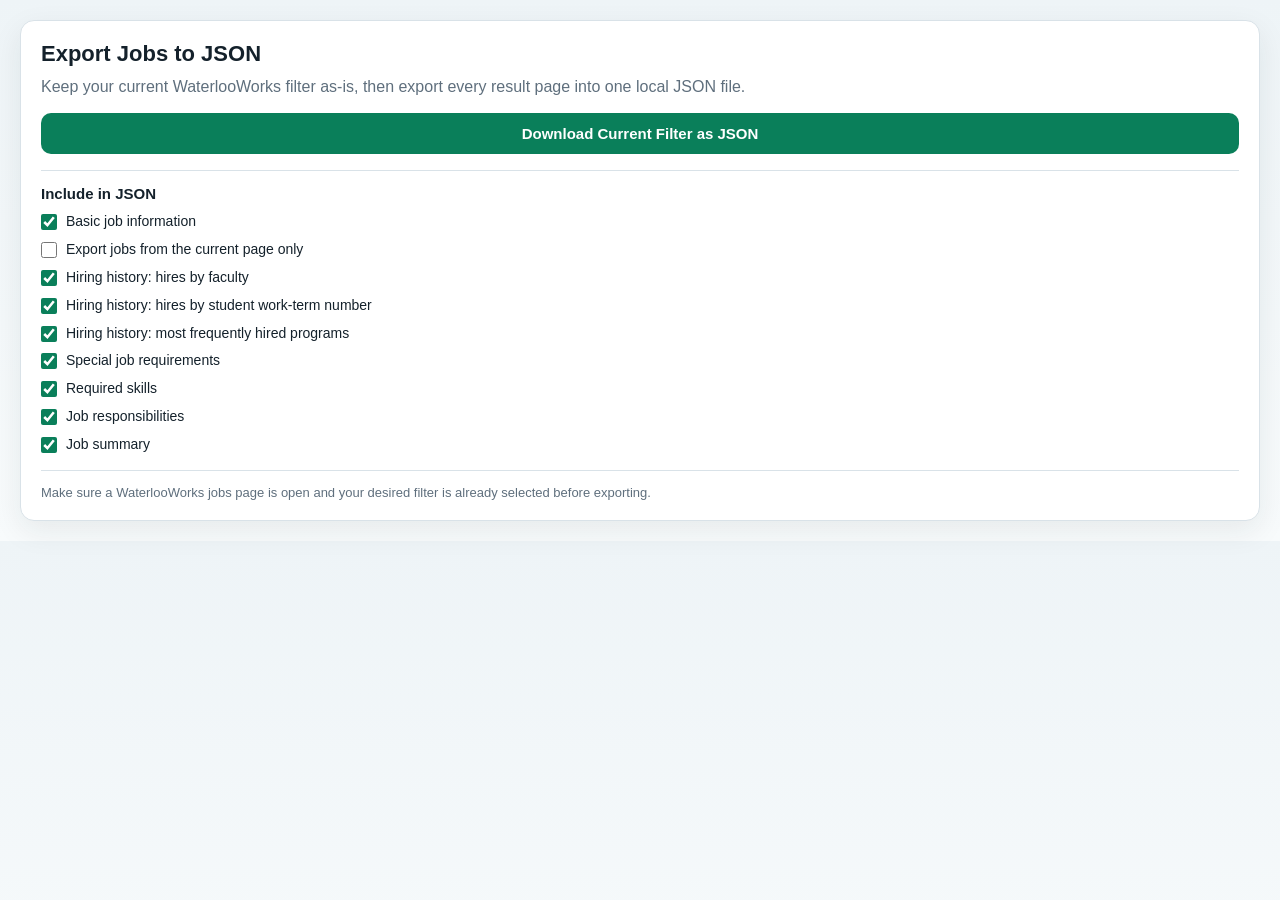
==== options.html @ b8cc5d63 "Initial commit" ====
<!DOCTYPE html>
<html lang="en">
<head>
  <meta charset="UTF-8">
  <meta name="viewport" content="width=device-width, initial-scale=1.0">
  <title>WaterlooWorks JSON Exporter</title>
  <style>
    :root {
      --bg: #f3f6f8;
      --card: #ffffff;
      --text: #14212b;
      --muted: #5f6f7d;
      --accent: #0a7f5a;
      --accent-dark: #086347;
      --danger: #b42318;
      --border: #d9e2e8;
    }

    * {
      box-sizing: border-box;
    }

    body {
      margin: 0;
      padding: 20px;
      min-width: 360px;
      font-family: "Segoe UI", Tahoma, sans-serif;
      background: linear-gradient(180deg, #eef4f7 0%, #f8fbfc 100%);
      color: var(--text);
    }

    .card {
      background: var(--card);
      border: 1px solid var(--border);
      border-radius: 14px;
      padding: 20px;
      box-shadow: 0 10px 30px rgba(20, 33, 43, 0.08);
    }

    h1 {
      margin: 0 0 8px;
      font-size: 22px;
    }

    p {
      margin: 0 0 14px;
      line-height: 1.5;
      color: var(--muted);
    }

    button {
      width: 100%;
      border: none;
      border-radius: 10px;
      padding: 12px 16px;
      font-size: 15px;
      font-weight: 600;
      color: #fff;
      background: var(--accent);
      cursor: pointer;
      transition: background 0.15s ease;
    }

    button:hover:not(:disabled) {
      background: var(--accent-dark);
    }

    button:disabled {
      opacity: 0.7;
      cursor: wait;
    }

    .export-options {
      margin-top: 16px;
      padding-top: 14px;
      border-top: 1px solid var(--border);
    }

    .export-options h2 {
      margin: 0 0 10px;
      font-size: 15px;
    }

    .export-option {
      display: flex;
      align-items: flex-start;
      gap: 9px;
      margin: 9px 0;
      color: var(--text);
      cursor: pointer;
    }

    .export-option input {
      width: 16px;
      height: 16px;
      margin: 2px 0 0;
      accent-color: var(--accent);
    }

    .export-option span {
      font-size: 14px;
      line-height: 1.35;
    }

    .status {
      display: none;
      margin-top: 14px;
      padding: 12px 14px;
      border-radius: 10px;
      font-size: 14px;
      line-height: 1.4;
      background: #eef7f2;
      color: var(--accent-dark);
    }

    .status.error {
      background: #fff1ef;
      color: var(--danger);
    }

    .hint {
      margin-top: 16px;
      padding-top: 14px;
      border-top: 1px solid var(--border);
      font-size: 13px;
      color: var(--muted);
    }
  </style>
</head>
<body>
  <div class="card">
    <h1>Export Jobs to JSON</h1>
    <p>
      Keep your current WaterlooWorks filter as-is, then export every result page into one local JSON file.
    </p>
    <button id="exportJobsBtn">Download Current Filter as JSON</button>
    <section class="export-options" aria-labelledby="exportOptionsTitle">
      <h2 id="exportOptionsTitle">Include in JSON</h2>
      <label class="export-option">
        <input id="includeBasicInfo" type="checkbox" checked>
        <span>Basic job information</span>
      </label>
      <label class="export-option">
        <input id="includeCurrentPageOnly" type="checkbox">
        <span>Export jobs from the current page only</span>
      </label>
      <label class="export-option">
        <input id="includeHiresByFaculty" type="checkbox" checked>
        <span>Hiring history: hires by faculty</span>
      </label>
      <label class="export-option">
        <input id="includeHiresByWorkTerm" type="checkbox" checked>
        <span>Hiring history: hires by student work-term number</span>
      </label>
      <label class="export-option">
        <input id="includeFrequentlyHiredPrograms" type="checkbox" checked>
        <span>Hiring history: most frequently hired programs</span>
      </label>
      <label class="export-option">
        <input id="includeSpecialRequirements" type="checkbox" checked>
        <span>Special job requirements</span>
      </label>
      <label class="export-option">
        <input id="includeRequiredSkills" type="checkbox" checked>
        <span>Required skills</span>
      </label>
      <label class="export-option">
        <input id="includeJobResponsibilities" type="checkbox" checked>
        <span>Job responsibilities</span>
      </label>
      <label class="export-option">
        <input id="includeJobSummary" type="checkbox" checked>
        <span>Job summary</span>
      </label>
    </section>
    <div id="exportStatus" class="status"></div>
    <div class="hint">
      Make sure a WaterlooWorks jobs page is open and your desired filter is already selected before exporting.
    </div>
  </div>
  <script src="options.js"></script>
</body>
</html>
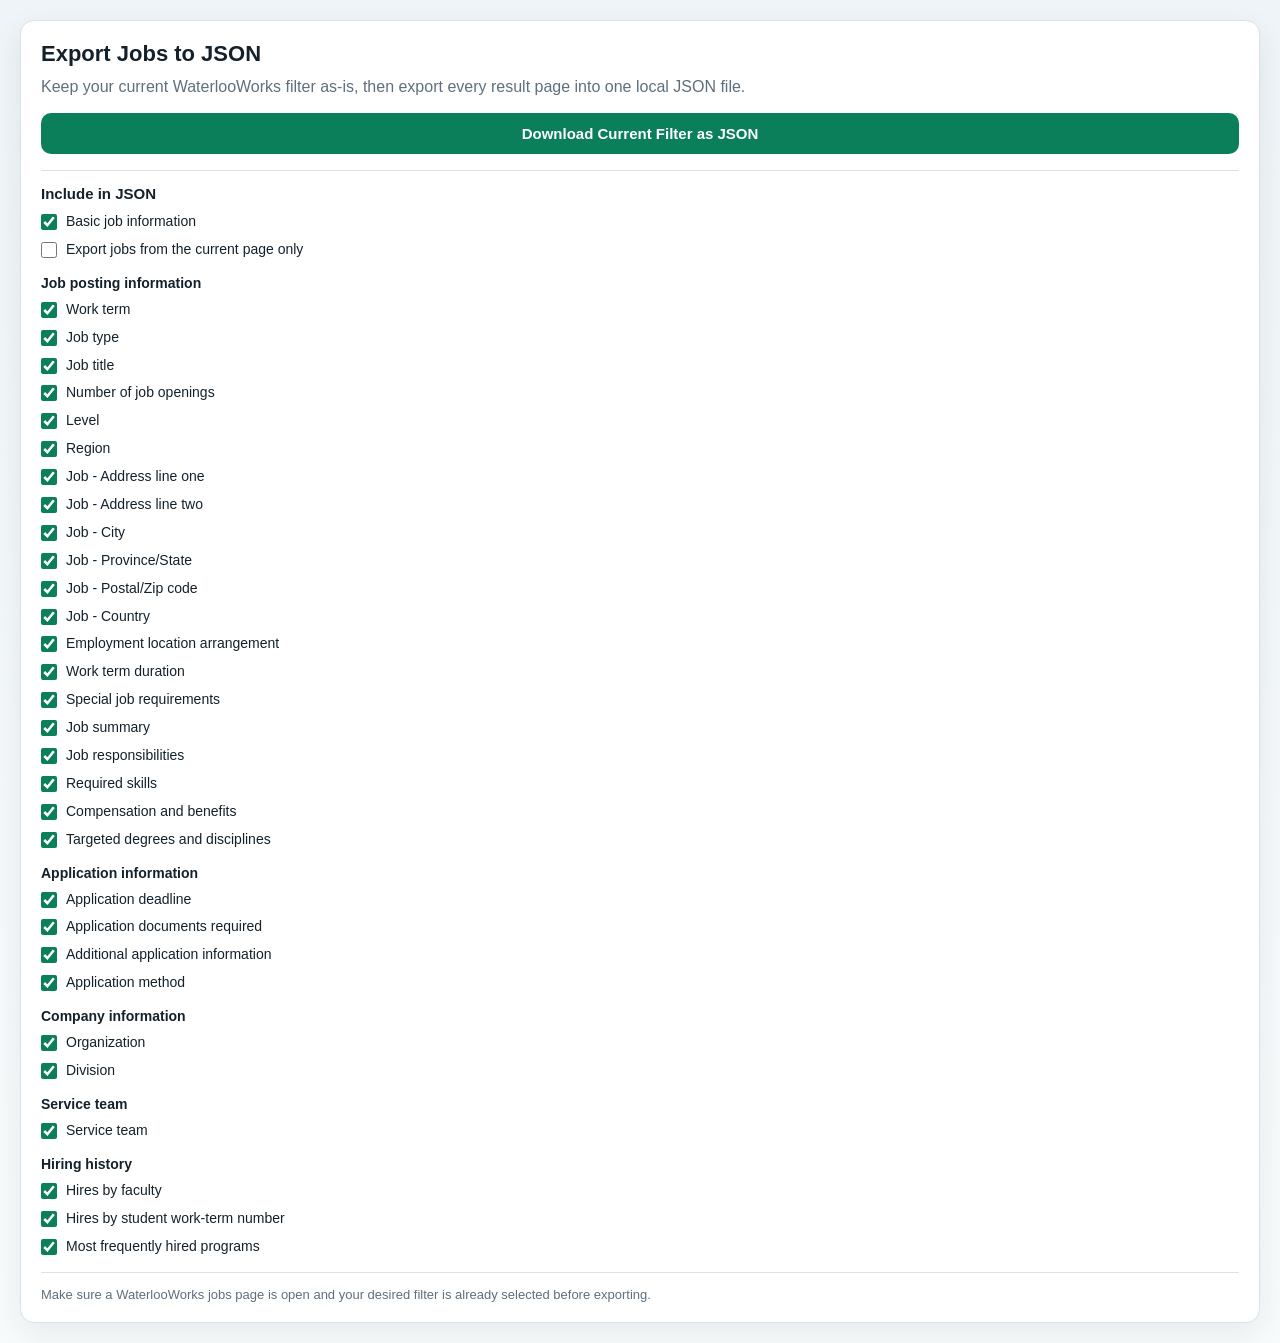
==== commit 157e7f26: "Add export options for all job overview sections" ====
--- a/options.html
+++ b/options.html
@@ -81,6 +81,11 @@
       font-size: 15px;
     }
 
+    .export-options h3 {
+      margin: 16px 0 8px;
+      font-size: 14px;
+    }
+
     .export-option {
       display: flex;
       align-items: flex-start;
@@ -144,40 +149,14 @@
         <input id="includeCurrentPageOnly" type="checkbox">
         <span>Export jobs from the current page only</span>
       </label>
-      <label class="export-option">
-        <input id="includeHiresByFaculty" type="checkbox" checked>
-        <span>Hiring history: hires by faculty</span>
-      </label>
-      <label class="export-option">
-        <input id="includeHiresByWorkTerm" type="checkbox" checked>
-        <span>Hiring history: hires by student work-term number</span>
-      </label>
-      <label class="export-option">
-        <input id="includeFrequentlyHiredPrograms" type="checkbox" checked>
-        <span>Hiring history: most frequently hired programs</span>
-      </label>
-      <label class="export-option">
-        <input id="includeSpecialRequirements" type="checkbox" checked>
-        <span>Special job requirements</span>
-      </label>
-      <label class="export-option">
-        <input id="includeRequiredSkills" type="checkbox" checked>
-        <span>Required skills</span>
-      </label>
-      <label class="export-option">
-        <input id="includeJobResponsibilities" type="checkbox" checked>
-        <span>Job responsibilities</span>
-      </label>
-      <label class="export-option">
-        <input id="includeJobSummary" type="checkbox" checked>
-        <span>Job summary</span>
-      </label>
+      <div id="sectionExportOptions"></div>
     </section>
     <div id="exportStatus" class="status"></div>
     <div class="hint">
       Make sure a WaterlooWorks jobs page is open and your desired filter is already selected before exporting.
     </div>
   </div>
+  <script src="export-fields.js"></script>
   <script src="options.js"></script>
 </body>
 </html>
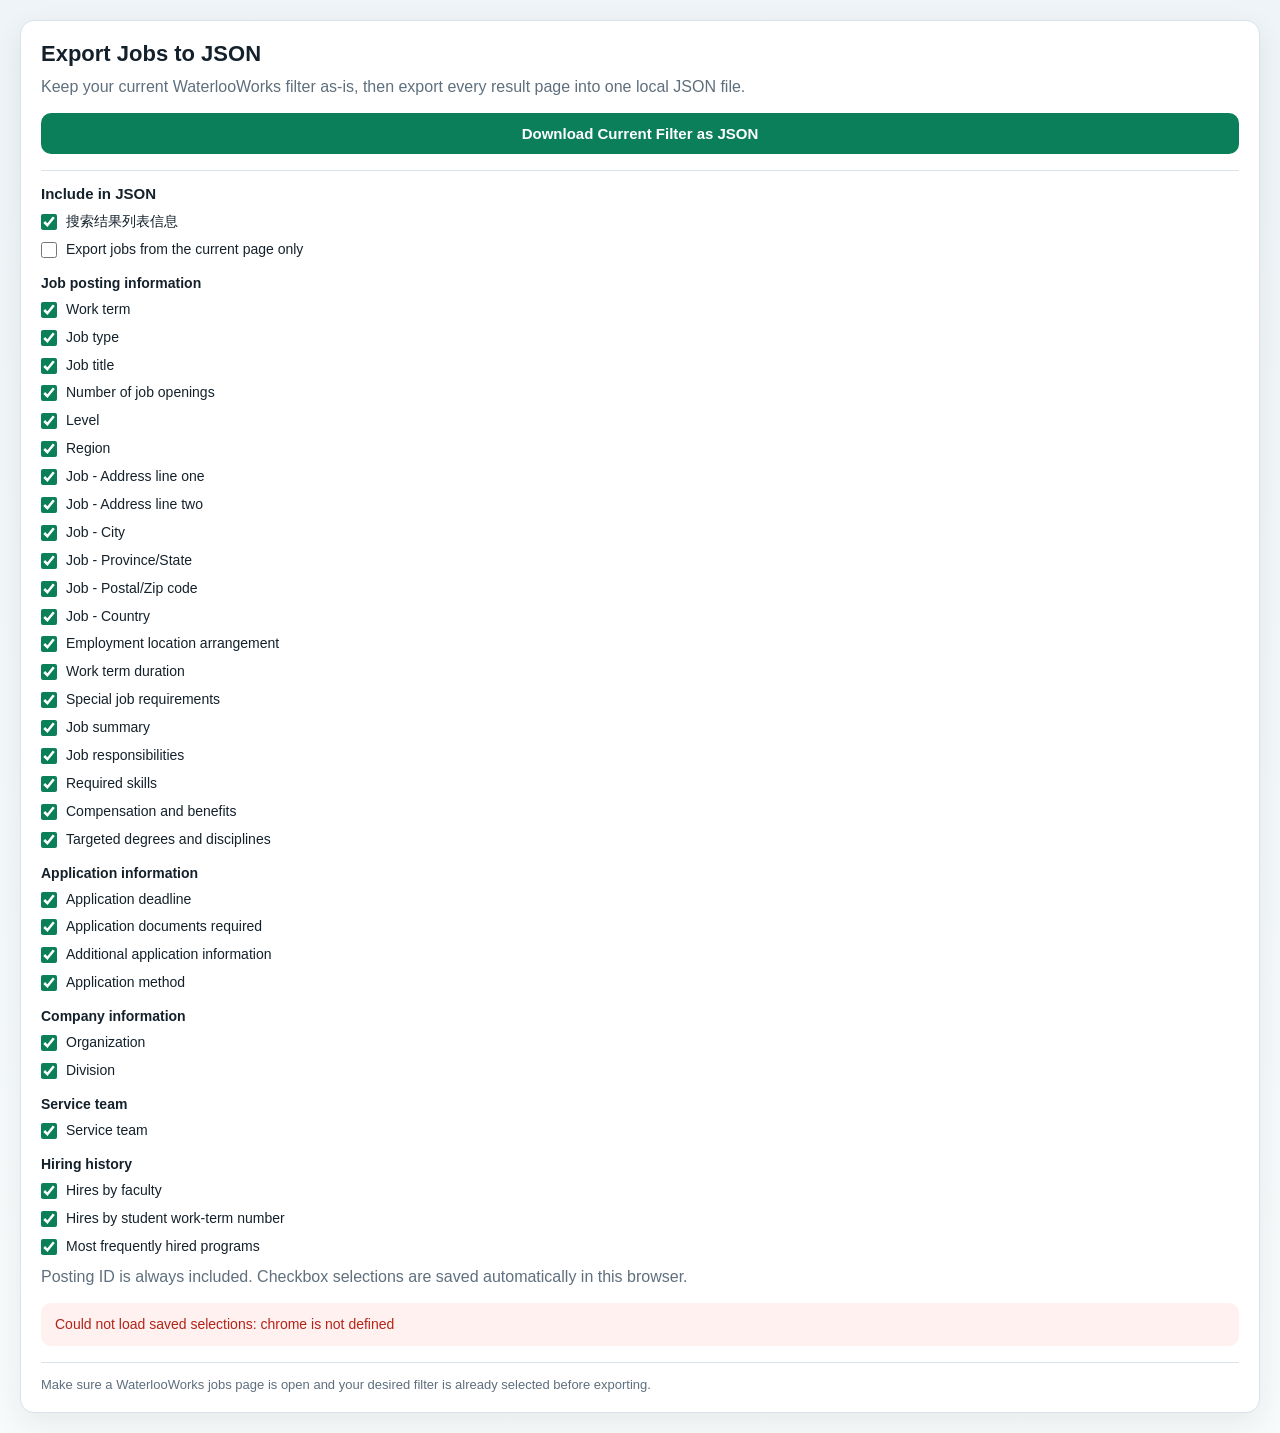
==== commit ea7d8ccc: "Always export posting IDs and remember checkbox selections" ====
--- a/options.html
+++ b/options.html
@@ -138,18 +138,19 @@
     <p>
       Keep your current WaterlooWorks filter as-is, then export every result page into one local JSON file.
     </p>
-    <button id="exportJobsBtn">Download Current Filter as JSON</button>
+    <button id="exportJobsBtn" disabled>Download Current Filter as JSON</button>
     <section class="export-options" aria-labelledby="exportOptionsTitle">
       <h2 id="exportOptionsTitle">Include in JSON</h2>
       <label class="export-option">
-        <input id="includeBasicInfo" type="checkbox" checked>
-        <span>Basic job information</span>
+        <input id="includeBasicInfo" type="checkbox" checked disabled>
+        <span>搜索结果列表信息</span>
       </label>
       <label class="export-option">
-        <input id="includeCurrentPageOnly" type="checkbox">
+        <input id="includeCurrentPageOnly" type="checkbox" disabled>
         <span>Export jobs from the current page only</span>
       </label>
       <div id="sectionExportOptions"></div>
+      <p>Posting ID is always included. Checkbox selections are saved automatically in this browser.</p>
     </section>
     <div id="exportStatus" class="status"></div>
     <div class="hint">
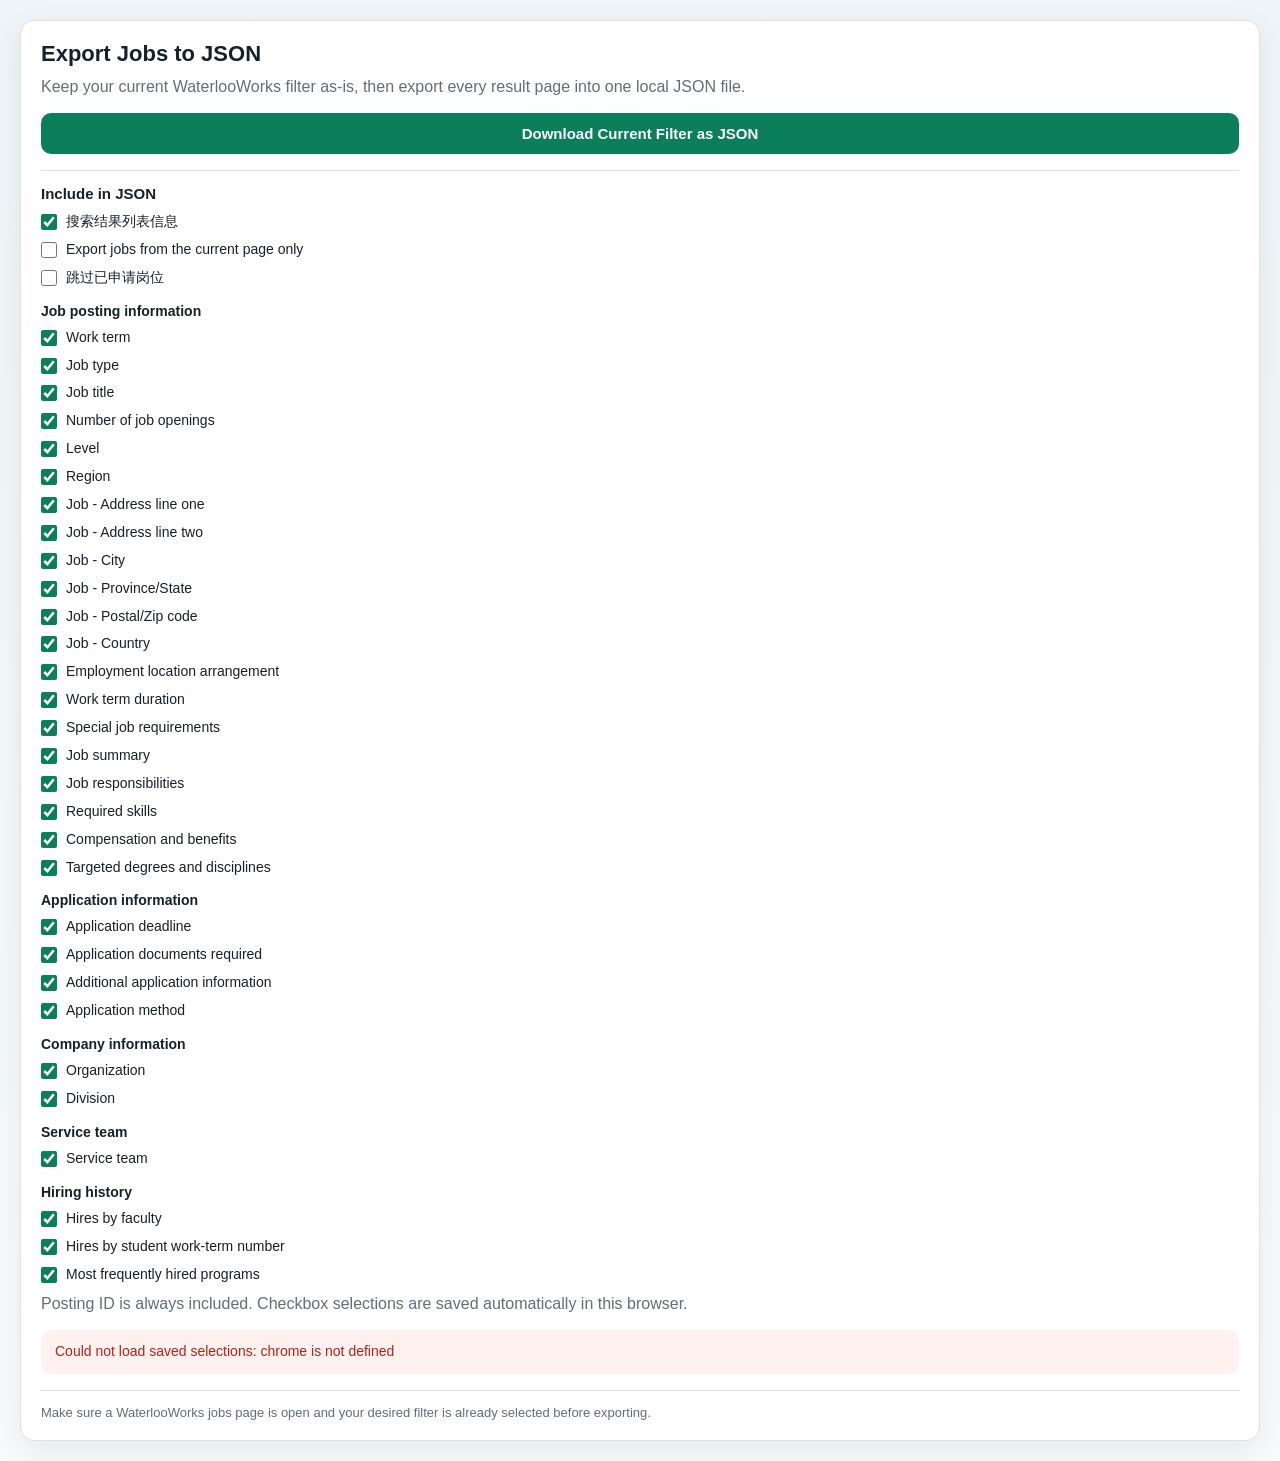
==== commit a339844c: "Add remembered option to skip applied job postings" ====
--- a/options.html
+++ b/options.html
@@ -149,6 +149,10 @@
         <input id="includeCurrentPageOnly" type="checkbox" disabled>
         <span>Export jobs from the current page only</span>
       </label>
+      <label class="export-option">
+        <input id="skipAppliedJobs" type="checkbox" disabled>
+        <span>跳过已申请岗位</span>
+      </label>
       <div id="sectionExportOptions"></div>
       <p>Posting ID is always included. Checkbox selections are saved automatically in this browser.</p>
     </section>
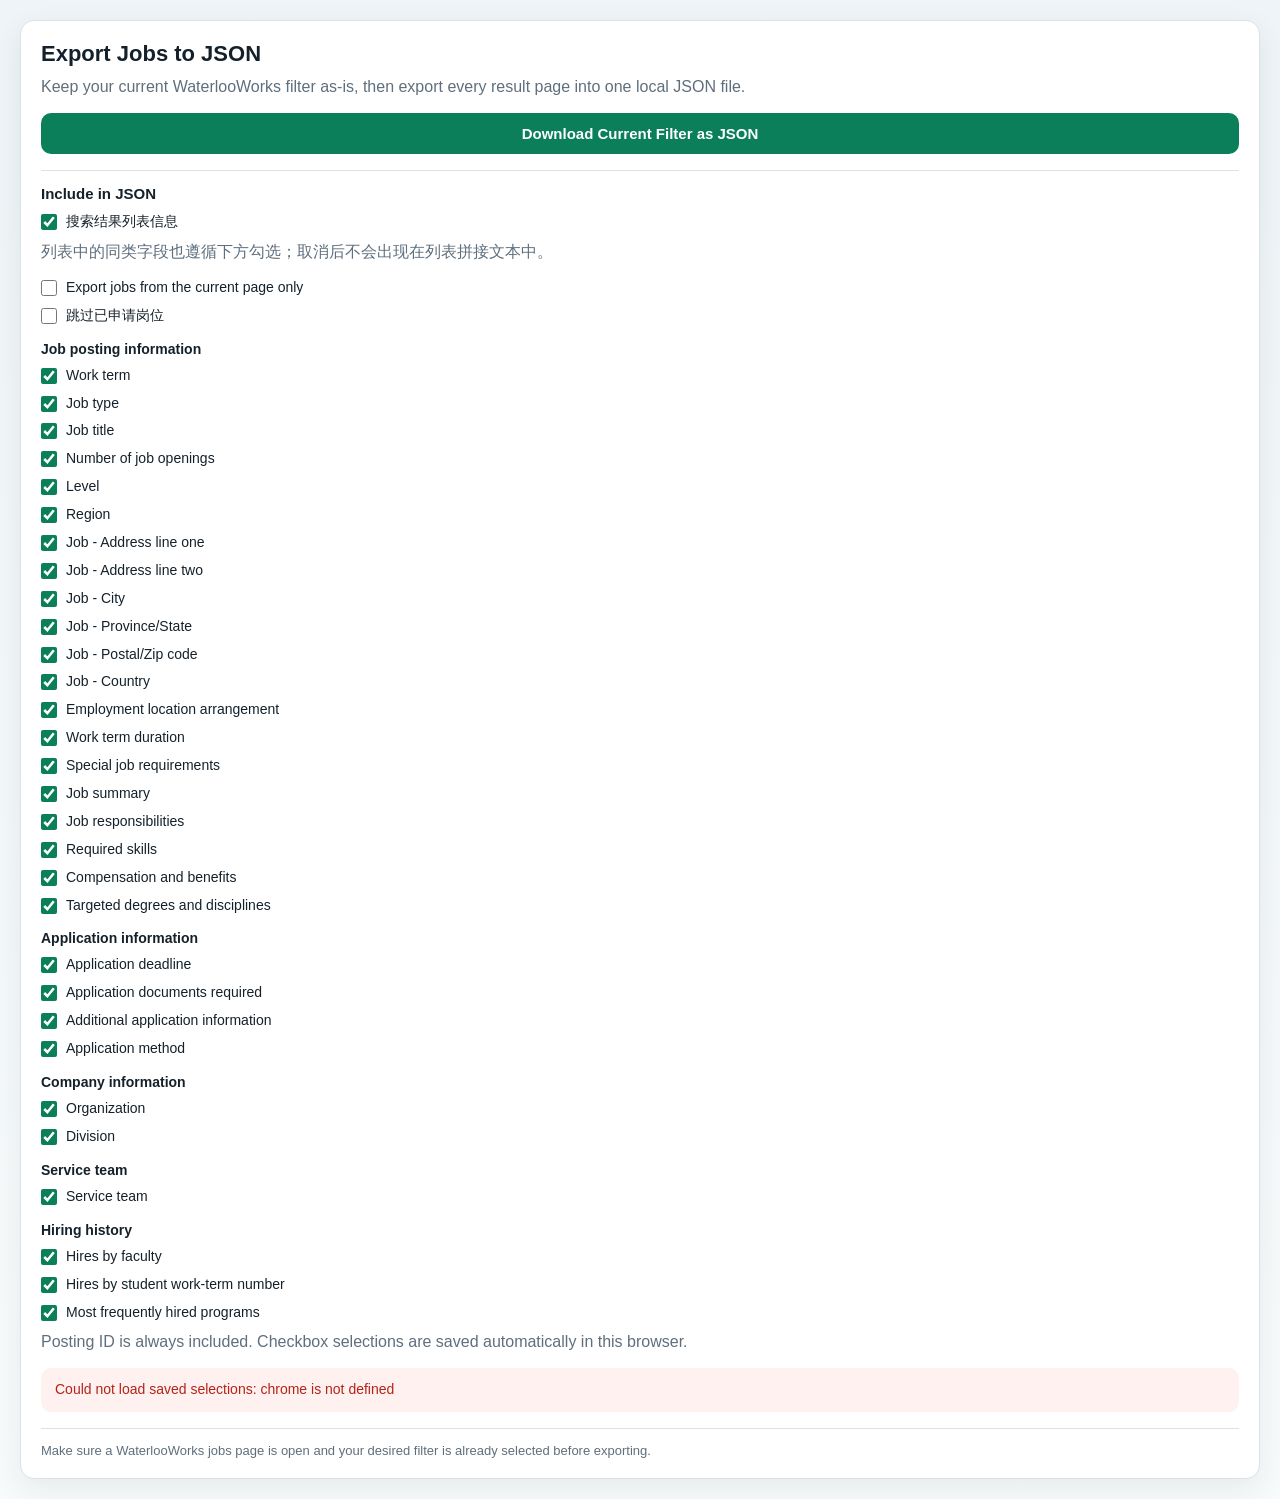
==== commit 4adf0651: "Apply content selections to duplicate list fields and row text" ====
--- a/options.html
+++ b/options.html
@@ -145,6 +145,7 @@
         <input id="includeBasicInfo" type="checkbox" checked disabled>
         <span>搜索结果列表信息</span>
       </label>
+      <p>列表中的同类字段也遵循下方勾选；取消后不会出现在列表拼接文本中。</p>
       <label class="export-option">
         <input id="includeCurrentPageOnly" type="checkbox" disabled>
         <span>Export jobs from the current page only</span>
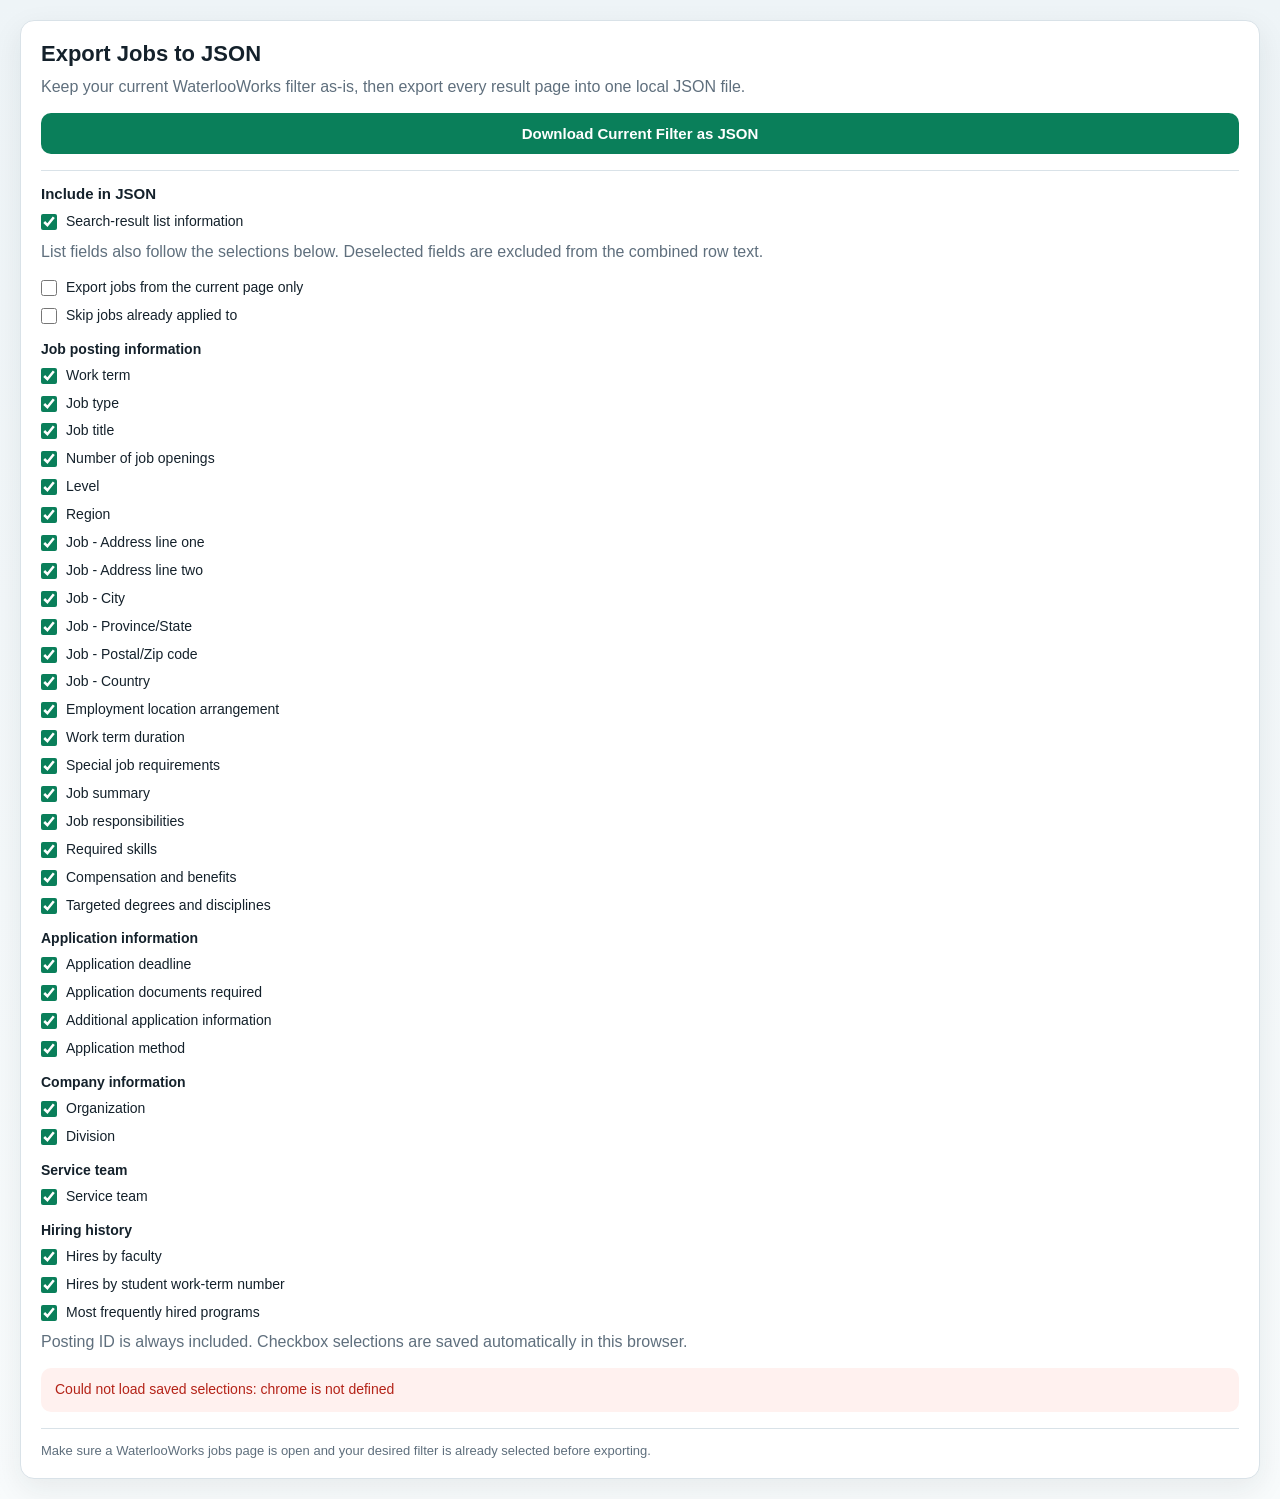
==== commit 9e125e63: "Translate remaining toolkit interface and validation messages to English" ====
--- a/options.html
+++ b/options.html
@@ -143,16 +143,16 @@
       <h2 id="exportOptionsTitle">Include in JSON</h2>
       <label class="export-option">
         <input id="includeBasicInfo" type="checkbox" checked disabled>
-        <span>搜索结果列表信息</span>
+        <span>Search-result list information</span>
       </label>
-      <p>列表中的同类字段也遵循下方勾选；取消后不会出现在列表拼接文本中。</p>
+      <p>List fields also follow the selections below. Deselected fields are excluded from the combined row text.</p>
       <label class="export-option">
         <input id="includeCurrentPageOnly" type="checkbox" disabled>
         <span>Export jobs from the current page only</span>
       </label>
       <label class="export-option">
         <input id="skipAppliedJobs" type="checkbox" disabled>
-        <span>跳过已申请岗位</span>
+        <span>Skip jobs already applied to</span>
       </label>
       <div id="sectionExportOptions"></div>
       <p>Posting ID is always included. Checkbox selections are saved automatically in this browser.</p>
